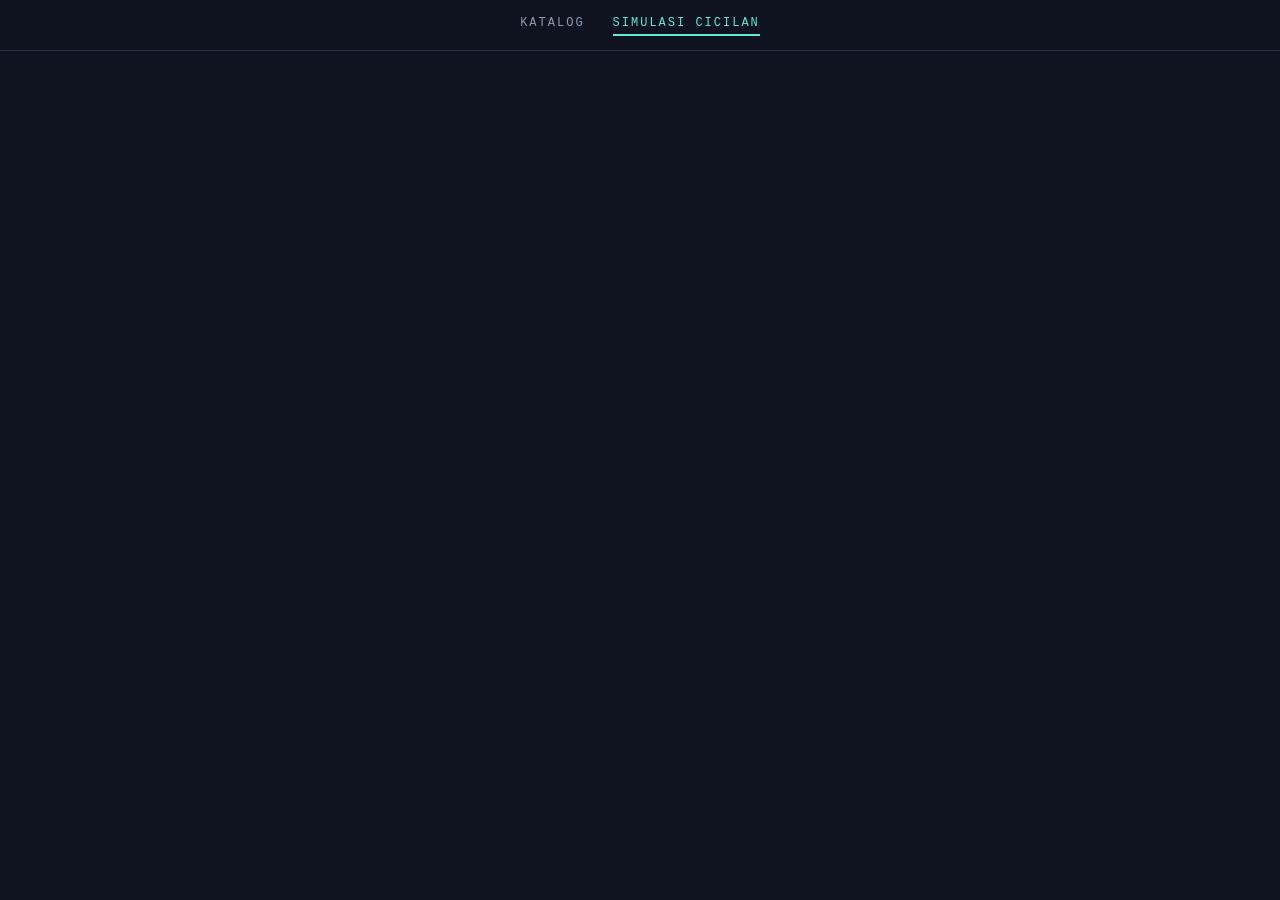
==== public/form.html @ ec433452 "menambahkan navigasi halaman di form simulasi" ====
<!DOCTYPE html>
<html lang="id">
<head>
<meta charset="UTF-8">
<meta name="viewport" content="width=device-width, initial-scale=1.0">
<title>Simulasi Cicilan — Hitung Cicilan Produk</title>
<link rel="stylesheet" href="css/index.css">
<link rel="stylesheet" href="css/form.css">
</head>
<body>

  <nav>
    <a href="index.html">Katalog</a>
    <a href="form.html" aria-current="page">Simulasi Cicilan</a>
  </nav>

</body>
</html>
---- public/css/index.css ----
:root{
  --bg: #0f1420;
  --bg-card: #171e2e;
  --bg-input: #0c111b;
  --text: #e8ecf4;
  --text-soft: #8f9bb3;
  --accent: #5eead4;
  --accent-dark: #14b8a6;
  --danger: #fb7185;
  --warn: #fbbf24;
  --border: #263049;
  --mono: 'JetBrains Mono', 'Courier New', monospace;
  --sans: system-ui, -apple-system, 'Segoe UI', Roboto, sans-serif;
}

* { box-sizing: border-box; }

body{
  margin: 0;
  background: var(--bg);
  color: var(--text);
  font-family: var(--sans);
  line-height: 1.5;
}

/* ---------- nav ---------- */
nav{
  position: sticky;
  top: 0;
  z-index: 10;
  display: flex;
  justify-content: center;
  gap: 28px;
  padding: 14px 24px;
  background: rgba(15, 20, 32, 0.92);
  backdrop-filter: blur(6px);
  border-bottom: 1px solid var(--border);
}

nav a{
  font-family: var(--mono);
  font-size: 12px;
  letter-spacing: 2px;
  text-transform: uppercase;
  color: var(--text-soft);
  text-decoration: none;
  padding-bottom: 2px;
  border-bottom: 2px solid transparent;
}

nav a:hover,
nav a[aria-current="page"]{
  color: var(--accent);
  border-bottom-color: var(--accent);
}

/* ---------- header ---------- */
header{
  padding: 48px 24px 28px;
  text-align: center;
}

header .eyebrow{
  font-family: var(--mono);
  letter-spacing: 4px;
  text-transform: uppercase;
  font-size: 11px;
  color: var(--accent);
  margin-bottom: 8px;
}

header h1{
  font-size: clamp(30px, 6vw, 52px);
  margin: 0;
  letter-spacing: -1px;
}

header p{
  color: var(--text-soft);
  font-family: var(--mono);
  font-size: 13px;
  margin-top: 10px;
}

/* ---------- controls ---------- */
.controls{
  max-width: 1080px;
  margin: 8px auto 0;
  padding: 0 24px;
  display: flex;
  gap: 12px;
  flex-wrap: wrap;
}

.controls input,
.controls select{
  padding: 12px 14px;
  border: 1px solid var(--border);
  border-radius: 8px;
  background: var(--bg-input);
  color: var(--text);
  font-family: var(--mono);
  font-size: 13px;
  outline: none;
}

.controls input{ flex: 1; min-width: 200px; }
.controls select{ cursor: pointer; }
.controls input::placeholder{ color: var(--text-soft); }
.controls input:focus,
.controls select:focus{ border-color: var(--accent); }

/* ---------- main & status ---------- */
main{
  max-width: 1080px;
  margin: 24px auto 80px;
  padding: 0 24px;
}

#resultInfo{
  font-family: var(--mono);
  font-size: 12px;
  color: var(--text-soft);
  margin: 0 0 16px;
  min-height: 18px;
}

#status{
  text-align: center;
  padding: 60px 0;
  font-family: var(--mono);
  font-size: 13px;
  color: var(--text-soft);
}

#status.error #statusText{ color: var(--danger); }

.spinner{
  width: 36px;
  height: 36px;
  margin: 0 auto 14px;
  border: 3px solid var(--border);
  border-top-color: var(--accent);
  border-radius: 50%;
  animation: spin 0.8s linear infinite;
}

@keyframes spin{ to { transform: rotate(360deg); } }

#retryBtn{
  margin-top: 8px;
  padding: 10px 20px;
  border: 1px solid var(--danger);
  border-radius: 8px;
  background: transparent;
  color: var(--danger);
  font-family: var(--mono);
  font-size: 12px;
  letter-spacing: 1px;
  cursor: pointer;
}

#retryBtn:hover{ background: var(--danger); color: var(--bg); }

/* ---------- grid & card ---------- */
.grid{
  display: grid;
  grid-template-columns: repeat(auto-fill, minmax(230px, 1fr));
  gap: 20px;
}

.card{
  position: relative;
  display: flex;
  flex-direction: column;
  background: var(--bg-card);
  border: 1px solid var(--border);
  border-radius: 12px;
  overflow: hidden;
  transition: transform 0.15s ease, border-color 0.15s ease;
}

.card:hover{
  transform: translateY(-3px);
  border-color: var(--accent);
}

.card .thumb-wrap{
  aspect-ratio: 1 / 1;
  background: #fff;
}

.card img{
  width: 100%;
  height: 100%;
  object-fit: contain;
  display: block;
}

.card .body{
  padding: 14px 16px 16px;
  flex: 1;
  display: flex;
  flex-direction: column;
}

.card .category{
  font-family: var(--mono);
  font-size: 10px;
  text-transform: uppercase;
  letter-spacing: 1.5px;
  color: var(--accent);
  margin-bottom: 6px;
}

.card h3{
  font-size: 16px;
  margin: 0 0 6px;
  line-height: 1.3;
}

.card .meta{
  font-family: var(--mono);
  font-size: 11px;
  color: var(--text-soft);
  margin-bottom: 12px;
}

.card .footer-row{
  margin-top: auto;
  display: flex;
  align-items: flex-end;
  justify-content: space-between;
  gap: 8px;
  padding-top: 10px;
  border-top: 1px dashed var(--border);
}

.price-tag{
  font-family: var(--mono);
  font-weight: 700;
  font-size: 17px;
}

.price-tag .idr{
  display: block;
  font-size: 10px;
  font-weight: 400;
  color: var(--text-soft);
}

.rating{
  font-family: var(--mono);
  font-size: 12px;
  color: var(--warn);
}

.card .cta{
  display: block;
  margin-top: 12px;
  padding: 9px;
  text-align: center;
  border: 1px solid var(--accent);
  border-radius: 8px;
  color: var(--accent);
  font-family: var(--mono);
  font-size: 11px;
  letter-spacing: 1px;
  text-transform: uppercase;
  text-decoration: none;
}

.card .cta:hover{ background: var(--accent); color: var(--bg); }

.stock-badge{
  position: absolute;
  top: 10px;
  right: 10px;
  font-family: var(--mono);
  font-size: 9px;
  letter-spacing: 1px;
  text-transform: uppercase;
  padding: 4px 8px;
  border-radius: 999px;
  background: var(--accent-dark);
  color: #04201c;
}

.stock-badge.low{ background: var(--danger); color: #2a0610; }

/* ---------- footer ---------- */
footer{
  text-align: center;
  font-family: var(--mono);
  font-size: 11px;
  color: var(--text-soft);
  padding: 24px;
  border-top: 1px solid var(--border);
}
---- public/css/form.css ----
/* variabel, body, header, nav & footer diambil dari index.css */

.form-layout{
  max-width: 528px; /* 480px konten + padding 24px kiri-kanan */
}

form{
  padding: 24px;
  background: var(--bg-card);
  border: 1px solid var(--border);
  border-radius: 12px;
  display: flex;
  flex-direction: column;
  gap: 8px;
}

label{
  font-family: var(--mono);
  font-size: 11px;
  letter-spacing: 1.5px;
  text-transform: uppercase;
  color: var(--accent);
  margin-top: 8px;
}

label output{
  color: var(--text);
  font-weight: 700;
}

input[type="text"],
input[type="number"],
select{
  padding: 12px 14px;
  border: 1px solid var(--border);
  border-radius: 8px;
  background: var(--bg-input);
  color: var(--text);
  font-family: var(--mono);
  font-size: 14px;
  outline: none;
}

input::placeholder{ color: var(--text-soft); }
input:focus, select:focus{ border-color: var(--accent); }
select{ cursor: pointer; }

input[type="range"]{
  width: 100%;
  accent-color: var(--accent);
  cursor: pointer;
}

label.check{
  display: flex;
  align-items: center;
  gap: 10px;
  text-transform: none;
  letter-spacing: 0;
  font-size: 12px;
  color: var(--text);
  cursor: pointer;
}

label.check input{ accent-color: var(--accent); width: 16px; height: 16px; }

.hint{
  font-family: var(--mono);
  font-size: 11px;
  color: var(--text-soft);
  min-height: 14px;
}

.error{
  font-family: var(--mono);
  font-size: 11px;
  color: var(--danger);
  min-height: 14px;
}

[aria-invalid="true"]{
  border-color: var(--danger) !important;
  background: rgba(251, 113, 133, 0.08);
}

.actions{
  display: flex;
  gap: 10px;
  margin-top: 12px;
}

button{
  flex: 1;
  padding: 12px;
  border: 1px solid var(--accent);
  border-radius: 8px;
  background: var(--accent);
  color: var(--bg);
  font-family: var(--mono);
  font-size: 13px;
  letter-spacing: 2px;
  text-transform: uppercase;
  cursor: pointer;
}

button:hover{ background: var(--accent-dark); border-color: var(--accent-dark); }

button.secondary{
  background: transparent;
  color: var(--text-soft);
  border-color: var(--border);
}

button.secondary:hover{ color: var(--text); border-color: var(--text-soft); background: transparent; }

/* ---------- hasil ---------- */
.result{
  margin-top: 24px;
  padding: 24px;
  background: var(--bg-card);
  border: 1px solid var(--accent);
  border-radius: 12px;
}

.result[hidden]{ display: none; }

.feedback{
  font-size: 14px;
  margin-bottom: 16px;
  padding: 12px 14px;
  border-radius: 8px;
  background: rgba(94, 234, 212, 0.1);
  color: var(--accent);
}

.feedback.warn{
  background: rgba(251, 191, 36, 0.1);
  color: var(--warn);
}

.result dl{ margin: 0; }

.result .row{
  display: flex;
  justify-content: space-between;
  gap: 12px;
  padding: 9px 0;
  border-bottom: 1px dashed var(--border);
  font-family: var(--mono);
  font-size: 13px;
}

.result dt{ color: var(--text-soft); }
.result dd{ margin: 0; text-align: right; }

.result .row.total{
  border-bottom: none;
  font-size: 16px;
  font-weight: 700;
  color: var(--accent);
}

.result .row.total dt{ color: var(--accent); }
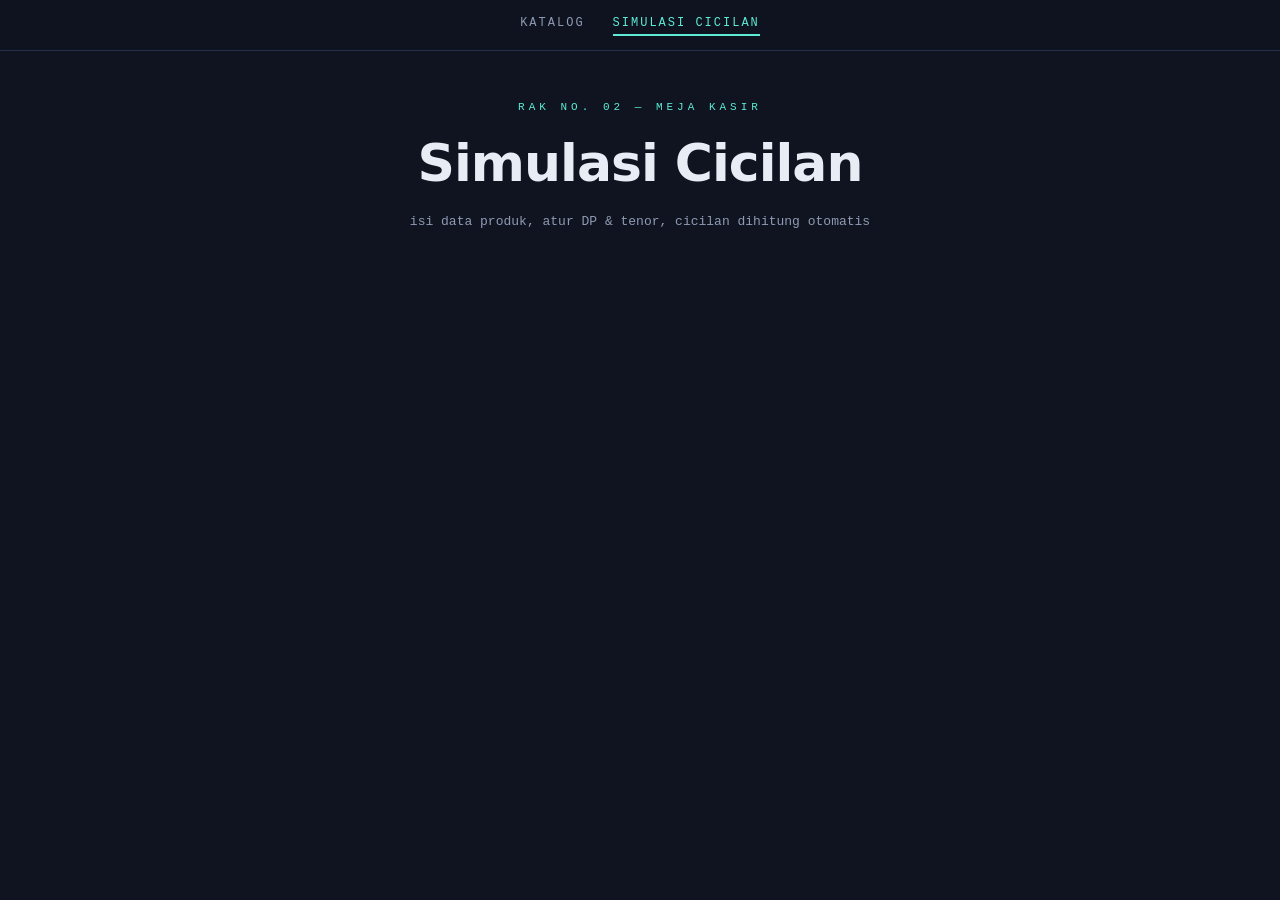
==== commit cb7d0ebc: "membuat header untuk halaman simulasi cicilan" ====
--- a/public/form.html
+++ b/public/form.html
@@ -14,5 +14,12 @@
     <a href="form.html" aria-current="page">Simulasi Cicilan</a>
   </nav>
 
+  <header>
+    <div class="eyebrow">Rak No. 02 — Meja Kasir</div>
+    <h1>Simulasi Cicilan</h1>
+    <p>isi data produk, atur DP &amp; tenor, cicilan dihitung otomatis</p>
+  </header>
+
+ 
 </body>
 </html>
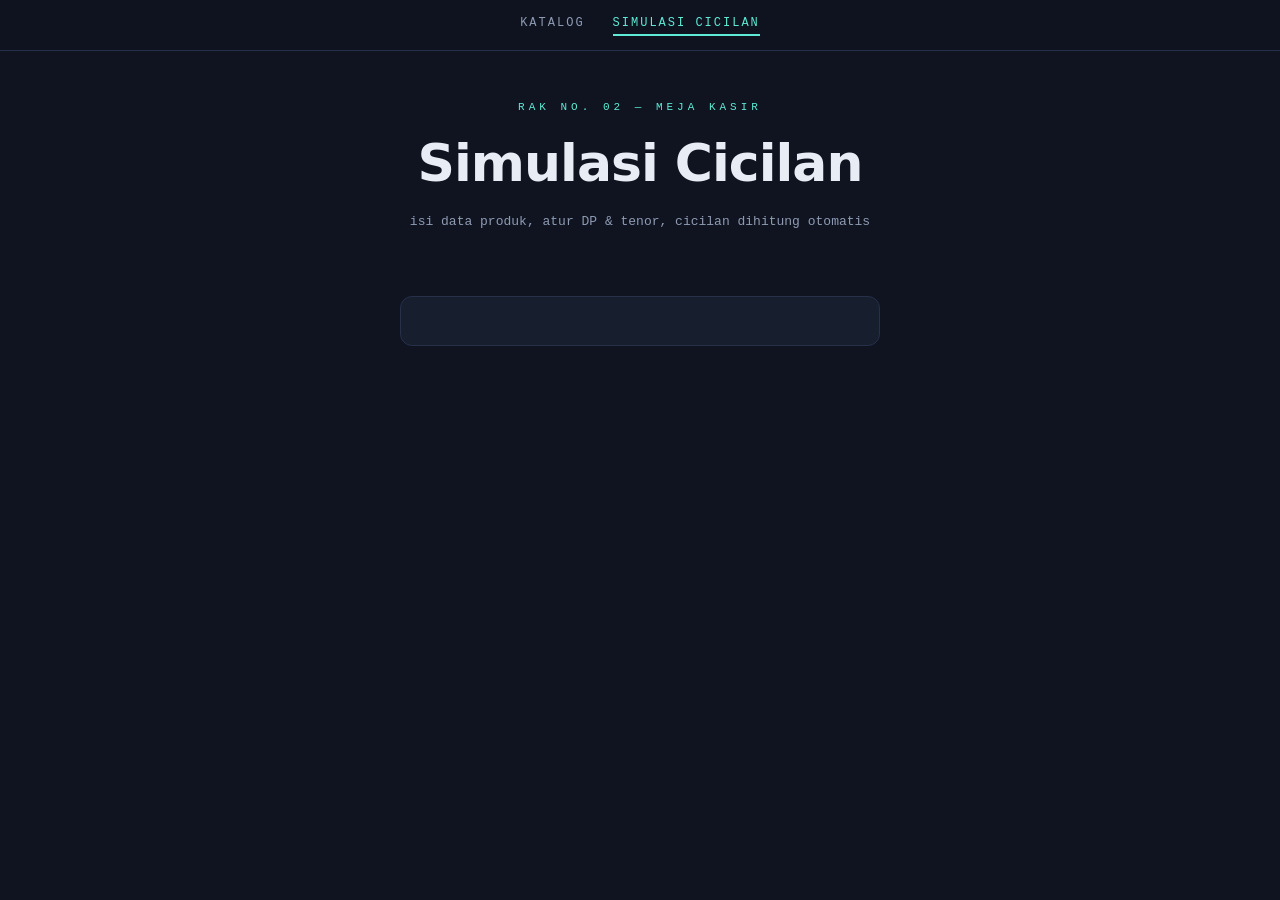
==== commit a0543c2a: "menambahkan layout utama dan tag form" ====
--- a/public/form.html
+++ b/public/form.html
@@ -20,6 +20,9 @@
     <p>isi data produk, atur DP &amp; tenor, cicilan dihitung otomatis</p>
   </header>
 
- 
+  <main class="form-layout">
+    <form id="form" novalidate>
+      </form>
+  </main>
 </body>
 </html>
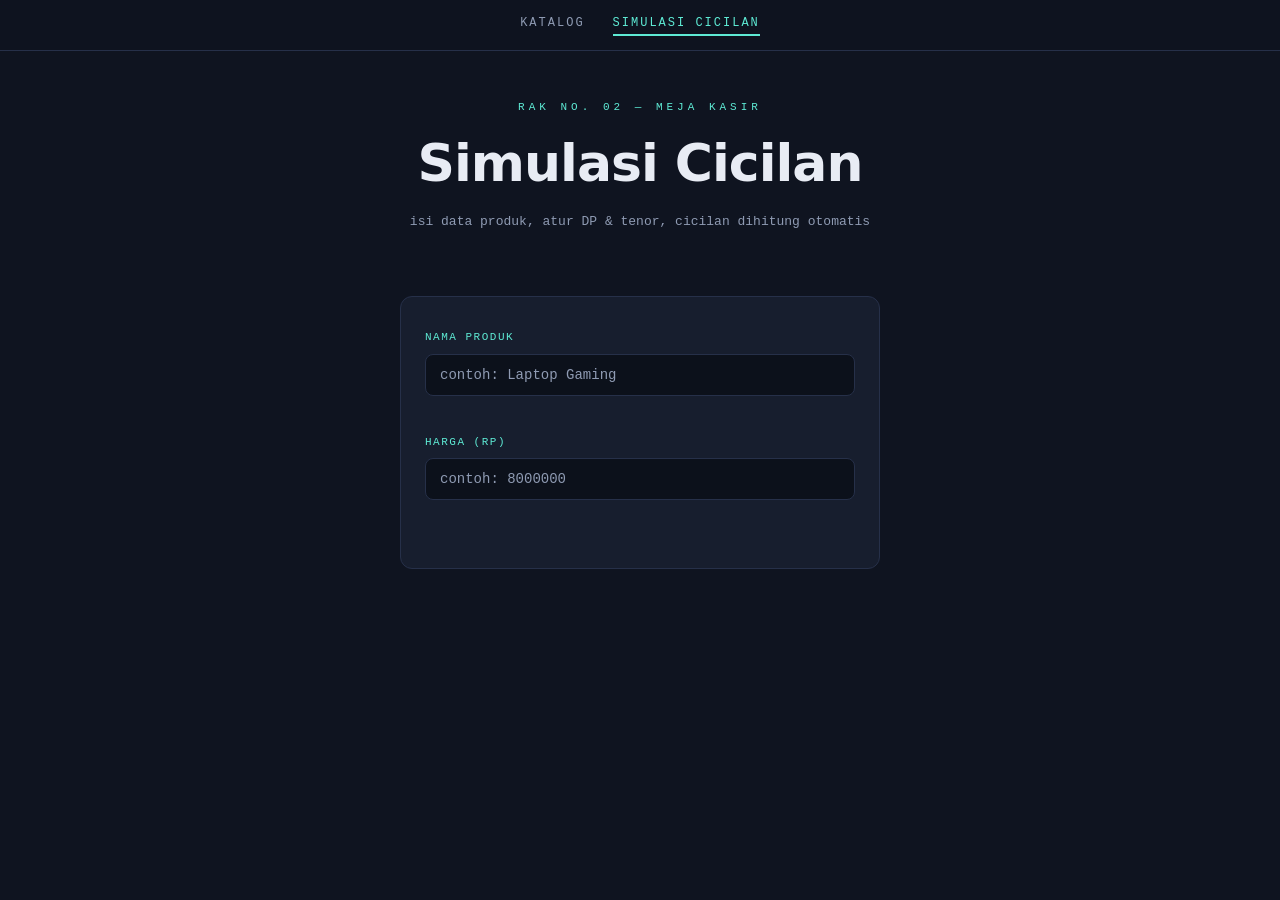
==== commit 25347900: "menambahkan input nama produk dan harga pada form" ====
--- a/public/form.html
+++ b/public/form.html
@@ -22,7 +22,15 @@
 
   <main class="form-layout">
     <form id="form" novalidate>
-      </form>
-  </main>
+      <label for="nama">Nama Produk</label>
+      <input type="text" id="nama" placeholder="contoh: Laptop Gaming" aria-describedby="nama-error">
+      <small class="error" id="nama-error" aria-live="polite"></small>
+
+      <label for="harga">Harga (Rp)</label>
+      <input type="number" id="harga" placeholder="contoh: 8000000" aria-describedby="harga-error harga-preview">
+      <small class="hint" id="harga-preview"></small>
+      <small class="error" id="harga-error" aria-live="polite"></small>
+
+      
 </body>
 </html>
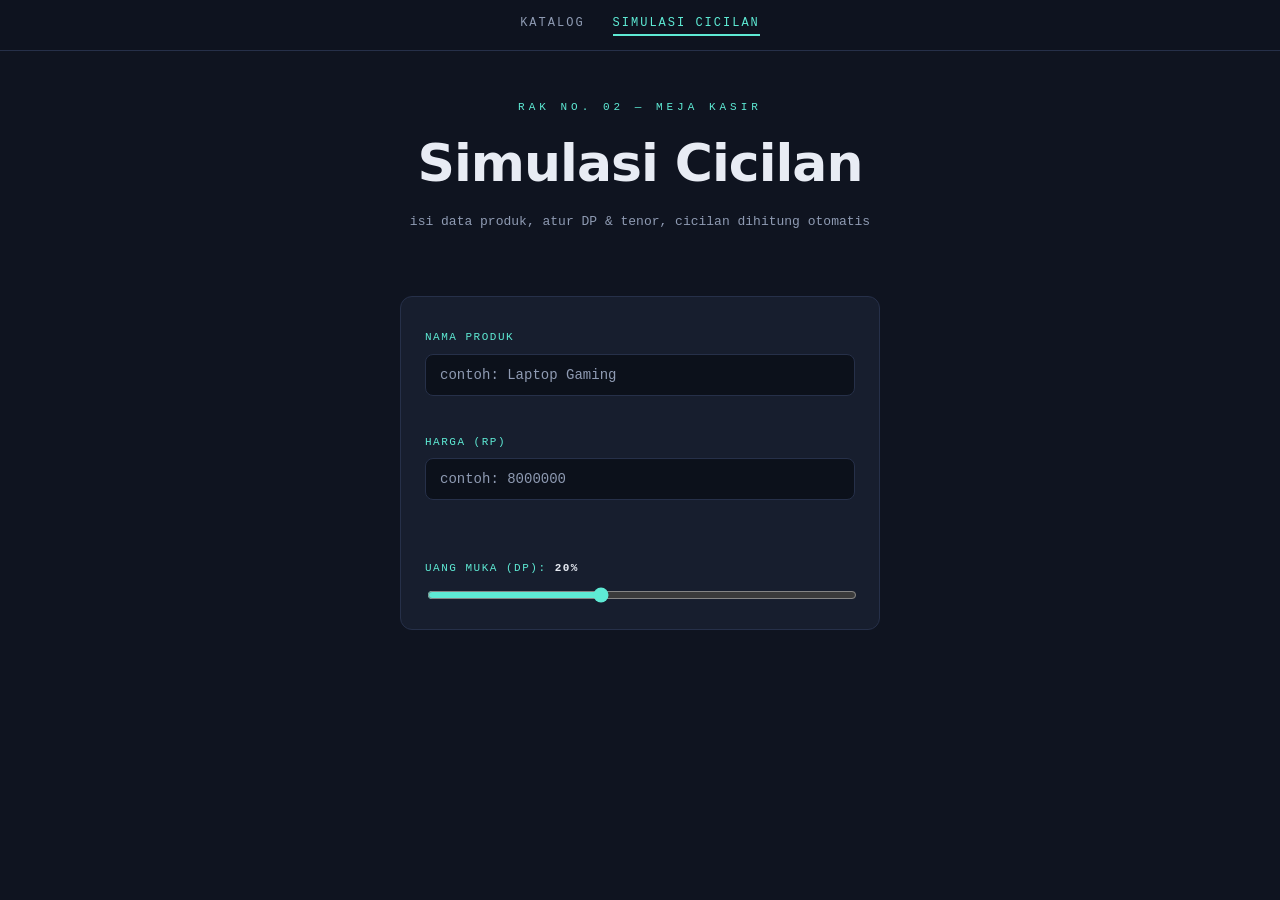
==== commit e02cf0ac: "menambahkan kontrol slider untuk uang muka (DP)" ====
--- a/public/form.html
+++ b/public/form.html
@@ -31,6 +31,9 @@
       <small class="hint" id="harga-preview"></small>
       <small class="error" id="harga-error" aria-live="polite"></small>
 
+      <label for="dp">Uang Muka (DP): <output id="dp-output" for="dp">20%</output></label>
+      <input type="range" id="dp" min="0" max="50" step="5" value="20">
+
       
 </body>
 </html>
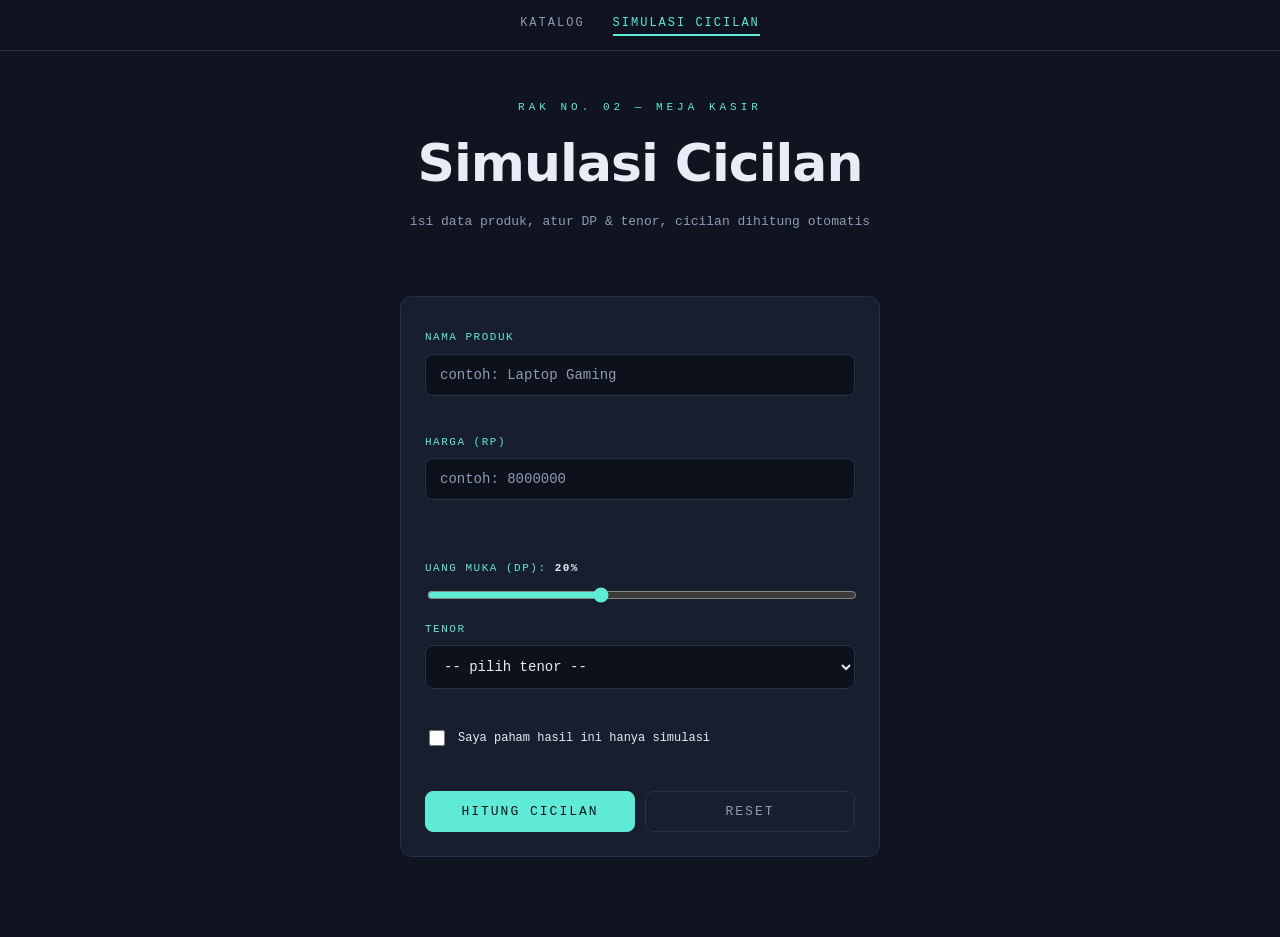
==== commit 00ebef26: "menambahkan opsi tenor, checkbox syarat, dan tombol aksi form" ====
--- a/public/form.html
+++ b/public/form.html
@@ -34,6 +34,28 @@
       <label for="dp">Uang Muka (DP): <output id="dp-output" for="dp">20%</output></label>
       <input type="range" id="dp" min="0" max="50" step="5" value="20">
 
-      
+      <label for="tenor">Tenor</label>
+      <select id="tenor" aria-describedby="tenor-error">
+        <option value="">-- pilih tenor --</option>
+        <option value="3">3 bulan (bunga 0%)</option>
+        <option value="6">6 bulan (bunga 0,8% / bulan)</option>
+        <option value="12">12 bulan (bunga 1,0% / bulan)</option>
+        <option value="24">24 bulan (bunga 1,2% / bulan)</option>
+      </select>
+      <small class="error" id="tenor-error" aria-live="polite"></small>
+
+      <label class="check" for="setuju">
+        <input type="checkbox" id="setuju" aria-describedby="setuju-error">
+        Saya paham hasil ini hanya simulasi
+      </label>
+      <small class="error" id="setuju-error" aria-live="polite"></small>
+
+      <div class="actions">
+        <button type="submit" id="hitungBtn">Hitung Cicilan</button>
+        <button type="button" id="resetBtn" class="secondary">Reset</button>
+      </div>
+    </form>
+
+    
 </body>
 </html>
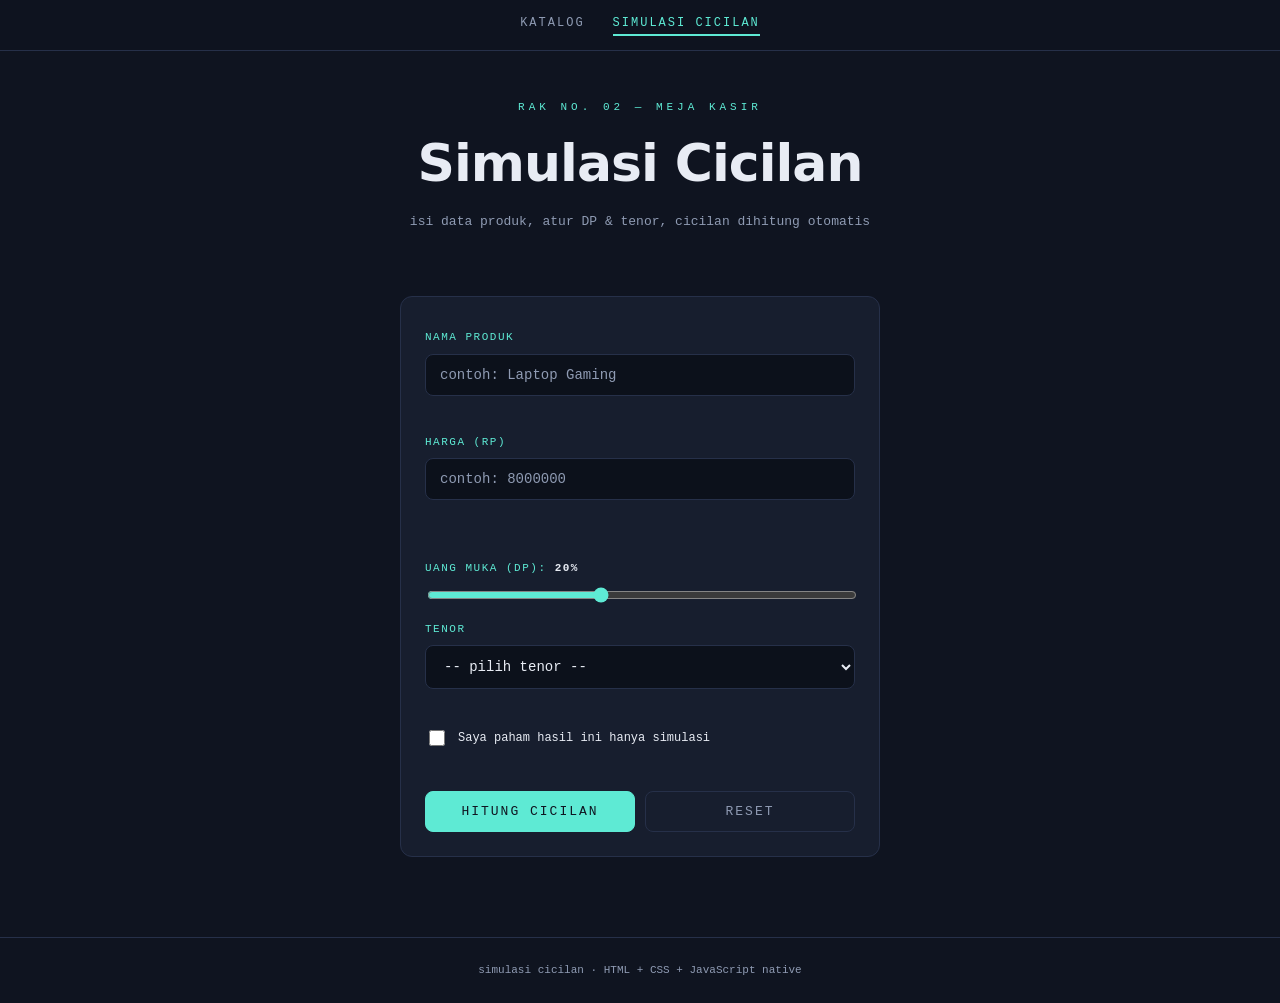
==== commit 9774462e: "menambahkan footer dan hubungkan script form.js" ====
--- a/public/form.html
+++ b/public/form.html
@@ -56,6 +56,16 @@
       </div>
     </form>
 
-    
+    <section id="result" class="result" aria-live="polite" hidden>
+      <div id="feedback" class="feedback"></div>
+      <dl id="resultList"></dl>
+    </section>
+  </main>
+
+  <footer>
+    simulasi cicilan &middot; HTML + CSS + JavaScript native
+  </footer>
+
+<script src="js/form.js"></script>
 </body>
 </html>
